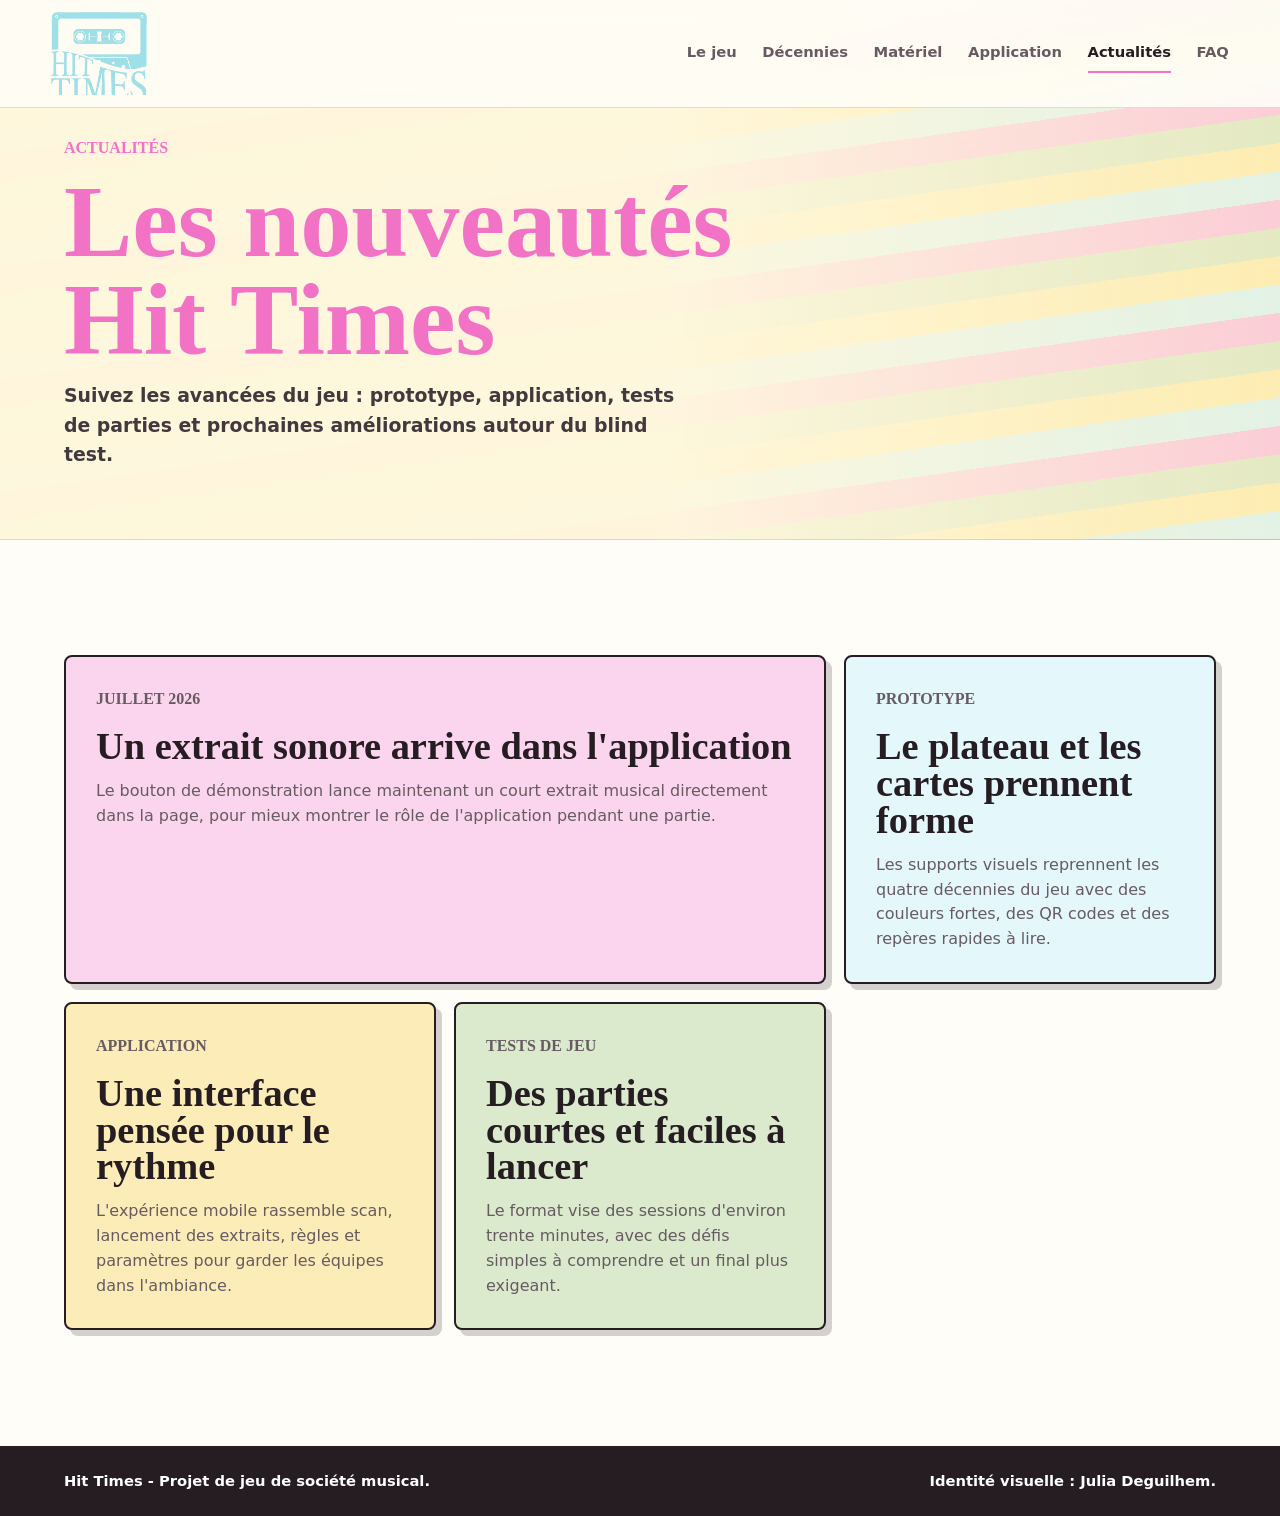
==== actualites.html @ 9825be52 "Add news and FAQ pages" ====
<!doctype html>
<html lang="fr">
  <head>
    <meta charset="utf-8">
    <meta name="viewport" content="width=device-width, initial-scale=1">
    <title>Actualités - Hit Times</title>
    <meta
      name="description"
      content="Actualités du projet Hit Times : application, matériel, tests de jeu et avancement du jeu de société musical."
    >
    <link rel="icon" type="image/png" href="assets/favicon.png">
    <link rel="stylesheet" href="styles.css?v=7">
  </head>
  <body>
    <header class="site-header" aria-label="Navigation principale">
      <a class="brand" href="index.html#accueil" aria-label="Hit Times accueil">
        <img src="assets/hit-times-logo.png" alt="Hit Times">
      </a>
      <nav>
        <a href="index.html#jeu">Le jeu</a>
        <a href="index.html#decennies">Décennies</a>
        <a href="index.html#materiel">Matériel</a>
        <a href="index.html#application">Application</a>
        <a href="actualites.html" class="is-active">Actualités</a>
        <a href="faq.html">FAQ</a>
      </nav>
    </header>

    <main>
      <section class="subpage-hero news-hero" aria-labelledby="news-title">
        <div>
          <p class="eyebrow">Actualités</p>
          <h1 id="news-title">Les nouveautés Hit Times</h1>
          <p>
            Suivez les avancées du jeu : prototype, application, tests de
            parties et prochaines améliorations autour du blind test.
          </p>
        </div>
      </section>

      <section class="section news-section" aria-label="Liste des actualités">
        <div class="news-grid">
          <article class="news-card featured">
            <p class="news-date">Juillet 2026</p>
            <h2>Un extrait sonore arrive dans l'application</h2>
            <p>
              Le bouton de démonstration lance maintenant un court extrait
              musical directement dans la page, pour mieux montrer le rôle de
              l'application pendant une partie.
            </p>
          </article>

          <article class="news-card">
            <p class="news-date">Prototype</p>
            <h2>Le plateau et les cartes prennent forme</h2>
            <p>
              Les supports visuels reprennent les quatre décennies du jeu avec
              des couleurs fortes, des QR codes et des repères rapides à lire.
            </p>
          </article>

          <article class="news-card">
            <p class="news-date">Application</p>
            <h2>Une interface pensée pour le rythme</h2>
            <p>
              L'expérience mobile rassemble scan, lancement des extraits,
              règles et paramètres pour garder les équipes dans l'ambiance.
            </p>
          </article>

          <article class="news-card">
            <p class="news-date">Tests de jeu</p>
            <h2>Des parties courtes et faciles à lancer</h2>
            <p>
              Le format vise des sessions d'environ trente minutes, avec des
              défis simples à comprendre et un final plus exigeant.
            </p>
          </article>
        </div>
      </section>
    </main>

    <footer class="site-footer">
      <p>Hit Times - Projet de jeu de société musical.</p>
      <p>Identité visuelle : Julia Deguilhem.</p>
    </footer>
  </body>
</html>
---- styles.css ----
:root {
  --cream: #fff8de;
  --paper: #fffdf8;
  --ink: #251d22;
  --muted: #665b61;
  --line: rgba(37, 29, 34, 0.14);
  --blue: #a6e4f1;
  --yellow: #f8d456;
  --green: #a9ca89;
  --pink: #f273c5;
  --orange: #f1913d;
  --shadow: 0 18px 50px rgba(42, 33, 37, 0.14);
  --pop-shadow: 7px 7px 0 rgba(37, 29, 34, 0.22);
  --serif: Georgia, "Times New Roman", Times, serif;
  --sans: Inter, ui-sans-serif, system-ui, -apple-system, BlinkMacSystemFont, "Segoe UI", sans-serif;
}

* {
  box-sizing: border-box;
}

html {
  scroll-behavior: smooth;
}

body {
  margin: 0;
  background: var(--paper);
  color: var(--ink);
  font-family: var(--sans);
  font-size: 16px;
  line-height: 1.55;
}

body.is-ready .hero-copy > * {
  animation: rise-in 650ms ease both;
}

body.is-ready .hero-copy > *:nth-child(2) {
  animation-delay: 80ms;
}

body.is-ready .hero-copy > *:nth-child(3) {
  animation-delay: 140ms;
}

body.is-ready .hero-copy > *:nth-child(4) {
  animation-delay: 200ms;
}

body.is-ready .hero-copy > *:nth-child(5) {
  animation-delay: 260ms;
}

img {
  display: block;
  max-width: 100%;
}

a {
  color: inherit;
  text-decoration: none;
}

.site-header {
  position: fixed;
  top: 0;
  left: 0;
  right: 0;
  z-index: 20;
  display: flex;
  align-items: center;
  justify-content: space-between;
  gap: 24px;
  min-height: 74px;
  padding: 12px clamp(18px, 4vw, 54px);
  background: rgba(255, 253, 248, 0.88);
  border-bottom: 1px solid var(--line);
  backdrop-filter: blur(14px);
}

.brand {
  display: inline-flex;
  align-items: center;
  width: 96px;
  min-width: 72px;
  transition: transform 180ms ease;
}

.brand img {
  width: 100%;
}

.brand:hover,
.brand:focus-visible {
  transform: rotate(-2deg) scale(1.05);
}

nav {
  display: flex;
  align-items: center;
  gap: clamp(12px, 2vw, 30px);
  color: var(--muted);
  font-size: 0.92rem;
  font-weight: 700;
}

nav a {
  border-bottom: 2px solid transparent;
  padding-block: 7px;
  transition: border-color 160ms ease, color 160ms ease, transform 160ms ease;
}

nav a:hover,
nav a:focus-visible,
nav a.is-active {
  border-color: var(--pink);
  color: var(--ink);
}

nav a:hover,
nav a:focus-visible {
  transform: translateY(-1px);
}

.hero {
  position: relative;
  display: grid;
  align-items: center;
  min-height: calc(100svh - 92px);
  overflow: hidden;
  padding: 104px clamp(22px, 5vw, 72px) 52px;
  background: var(--cream);
  border-bottom: 1px solid var(--line);
}

.hero::before {
  position: absolute;
  inset: 0 42% 0 0;
  z-index: 1;
  content: "";
  background: linear-gradient(90deg, var(--cream) 0 78%, rgba(255, 248, 222, 0));
  pointer-events: none;
}

.hero::after {
  position: absolute;
  right: -8vw;
  bottom: 46px;
  width: 64vw;
  height: 150px;
  content: "";
  background:
    linear-gradient(90deg, transparent 0 8%, var(--blue) 8% 14%, transparent 14% 20%, var(--yellow) 20% 26%, transparent 26% 32%, var(--green) 32% 38%, transparent 38% 100%);
  opacity: 0.55;
  transform: rotate(-8deg);
  animation: tape-lines 9s ease-in-out infinite;
}

.sound-orbit {
  position: absolute;
  right: clamp(20px, 9vw, 140px);
  top: clamp(105px, 18vh, 190px);
  z-index: 0;
  width: clamp(170px, 20vw, 290px);
  aspect-ratio: 1;
  pointer-events: none;
}

.sound-orbit span {
  position: absolute;
  inset: 0;
  border: 2px solid rgba(242, 115, 197, 0.32);
  border-radius: 50%;
  animation: sound-pulse 4.8s ease-out infinite;
}

.sound-orbit span:nth-child(2) {
  animation-delay: 1.2s;
}

.sound-orbit span:nth-child(3) {
  animation-delay: 2.4s;
}

.hero-copy {
  position: relative;
  z-index: 3;
  width: min(560px, 100%);
}

.eyebrow {
  margin: 0 0 12px;
  color: var(--pink);
  font-family: var(--serif);
  font-size: clamp(1rem, 1.1vw, 1.15rem);
  font-weight: 800;
  text-transform: uppercase;
}

h1,
h2,
h3,
p {
  margin-top: 0;
}

h1,
h2,
h3 {
  font-family: var(--serif);
  line-height: 0.96;
}

h1 {
  margin-bottom: 12px;
  color: var(--pink);
  font-size: clamp(4rem, 11vw, 8rem);
  font-weight: 900;
}

.tagline {
  margin-bottom: 18px;
  color: var(--green);
  font-family: var(--serif);
  font-size: clamp(1.5rem, 3vw, 2.5rem);
  font-weight: 900;
}

.hero-text {
  max-width: 520px;
  margin-bottom: 28px;
  color: #42383d;
  font-size: clamp(1rem, 1.6vw, 1.18rem);
}

.hero-actions {
  display: flex;
  flex-wrap: wrap;
  gap: 12px;
}

.button {
  display: inline-flex;
  align-items: center;
  justify-content: center;
  min-height: 46px;
  padding: 12px 18px;
  border: 2px solid var(--ink);
  border-radius: 8px;
  box-shadow: 4px 4px 0 var(--ink);
  font-weight: 900;
  line-height: 1.1;
  transition: transform 160ms ease, box-shadow 160ms ease, background 160ms ease, color 160ms ease;
}

.button:hover,
.button:focus-visible {
  box-shadow: 2px 2px 0 var(--ink);
  transform: translate(2px, 2px);
}

.button.primary {
  background: var(--pink);
  color: #fff;
}

.button.secondary {
  background: var(--paper);
}

.button.primary:hover,
.button.primary:focus-visible {
  background: var(--orange);
}

.equalizer {
  display: flex;
  align-items: end;
  gap: 6px;
  width: max-content;
  height: 34px;
  margin-top: 22px;
}

.equalizer span {
  width: 10px;
  height: 18px;
  border: 2px solid var(--ink);
  border-radius: 8px 8px 3px 3px;
  background: var(--blue);
  box-shadow: 2px 2px 0 rgba(37, 29, 34, 0.18);
  animation: equalize 900ms ease-in-out infinite alternate;
}

.equalizer span:nth-child(2) {
  height: 26px;
  background: var(--yellow);
  animation-delay: 120ms;
}

.equalizer span:nth-child(3) {
  height: 14px;
  background: var(--green);
  animation-delay: 240ms;
}

.equalizer span:nth-child(4) {
  height: 30px;
  background: var(--pink);
  animation-delay: 360ms;
}

.equalizer span:nth-child(5) {
  height: 21px;
  background: var(--orange);
  animation-delay: 480ms;
}

.hero-product {
  position: absolute;
  right: 0;
  top: 50%;
  z-index: 1;
  width: min(45vw, 640px);
  opacity: 1;
  pointer-events: none;
  transform: translateY(-47%);
  animation: float-product 6s ease-in-out infinite;
}

.quick-facts {
  position: relative;
  z-index: 3;
  display: grid;
  grid-template-columns: repeat(4, minmax(0, 1fr));
  gap: 10px;
  width: min(900px, calc(100% - clamp(44px, 10vw, 144px)));
  max-width: 900px;
  margin: -38px auto 0;
  padding: 0;
  list-style: none;
}

.quick-facts li {
  display: grid;
  gap: 0;
  min-height: 74px;
  padding: 10px 12px;
  border: 2px solid var(--ink);
  border-radius: 8px;
  background: var(--paper);
  box-shadow: 4px 4px 0 rgba(37, 29, 34, 0.22);
  transition: transform 180ms ease, box-shadow 180ms ease, background 180ms ease;
}

.quick-facts li:hover {
  background: var(--cream);
  box-shadow: var(--pop-shadow);
  transform: translateY(-5px);
}

.quick-facts strong {
  font-family: var(--serif);
  font-size: clamp(1.4rem, 4vw, 2.1rem);
  line-height: 1;
}

.quick-facts span {
  align-self: end;
  color: var(--muted);
  font-size: 0.82rem;
  font-weight: 800;
  text-transform: uppercase;
}

.intro-band {
  padding: clamp(34px, 6vw, 72px) clamp(22px, 6vw, 96px);
  background: var(--pink);
  color: #fff;
}

.intro-band p {
  max-width: 1050px;
  margin: 0 auto;
  font-family: var(--serif);
  font-size: clamp(2rem, 5vw, 5rem);
  font-weight: 900;
  line-height: 1;
}

.section {
  padding: clamp(66px, 9vw, 118px) clamp(22px, 5vw, 72px);
}

.section-copy {
  max-width: 720px;
}

.section-copy.centered {
  margin-inline: auto;
  text-align: center;
}

.section h2 {
  margin-bottom: 18px;
  font-size: clamp(2.7rem, 7vw, 6rem);
}

.section h3 {
  margin-bottom: 10px;
  font-size: clamp(1.4rem, 2.4vw, 2rem);
}

.section p {
  color: var(--muted);
}

.gameplay {
  background: var(--paper);
}

.steps {
  display: grid;
  grid-template-columns: repeat(4, minmax(0, 1fr));
  gap: 16px;
  margin-top: 42px;
}

.steps article {
  min-height: 230px;
  padding: 20px;
  border: 2px solid var(--ink);
  border-radius: 8px;
  background: var(--cream);
  box-shadow: 6px 6px 0 rgba(37, 29, 34, 0.2);
  transition: transform 180ms ease, box-shadow 180ms ease;
}

.steps article:hover {
  box-shadow: 10px 10px 0 rgba(37, 29, 34, 0.2);
  transform: translateY(-8px) rotate(-0.5deg);
}

.steps article:nth-child(1) {
  background: color-mix(in srgb, var(--blue) 38%, white);
}

.steps article:nth-child(2) {
  background: color-mix(in srgb, var(--yellow) 46%, white);
}

.steps article:nth-child(3) {
  background: color-mix(in srgb, var(--green) 48%, white);
}

.steps article:nth-child(4) {
  background: color-mix(in srgb, var(--pink) 36%, white);
}

.steps span {
  display: block;
  margin-bottom: 38px;
  font-family: var(--serif);
  font-size: 2.2rem;
  font-weight: 900;
}

.steps p {
  margin-bottom: 0;
}

.decades {
  background: #fbf0f7;
  border-block: 1px solid var(--line);
}

.decades-heading {
  display: grid;
  grid-template-columns: minmax(0, 1fr) minmax(280px, 520px);
  gap: clamp(24px, 6vw, 88px);
  align-items: end;
  margin-bottom: 34px;
}

.decades-heading p:last-child {
  margin-bottom: 8px;
}

.decade-controls {
  display: grid;
  grid-template-columns: repeat(4, minmax(0, 1fr));
  gap: 10px;
  margin-bottom: 18px;
}

.decade-tab {
  min-height: 48px;
  border: 2px solid var(--ink);
  border-radius: 8px;
  background: var(--paper);
  color: var(--ink);
  font: 900 0.88rem / 1 var(--sans);
  cursor: pointer;
  transition: background 180ms ease, border-color 180ms ease, color 180ms ease, transform 180ms ease, box-shadow 180ms ease;
}

.decade-tab:hover,
.decade-tab:focus-visible {
  box-shadow: 3px 3px 0 rgba(37, 29, 34, 0.18);
  transform: translateY(-2px);
}

.decade-tab[data-decade="1980"] {
  border-color: #6eb9c9;
}

.decade-tab[data-decade="1990"] {
  border-color: #d8ad0d;
}

.decade-tab[data-decade="2000"] {
  border-color: #78a858;
}

.decade-tab[data-decade="2010"] {
  border-color: #cb4d9d;
}

.decade-tab.is-active {
  background: var(--ink);
  color: #fff;
  box-shadow: 4px 4px 0 rgba(37, 29, 34, 0.24);
}

.decade-stage {
  display: grid;
  grid-template-columns: minmax(280px, 0.78fr) minmax(360px, 1.22fr);
  gap: clamp(22px, 4vw, 52px);
  align-items: stretch;
}

.decade-card {
  display: flex;
  flex-direction: column;
  justify-content: space-between;
  min-height: 430px;
  padding: clamp(22px, 4vw, 38px);
  border: 2px solid var(--ink);
  border-radius: 8px;
  background: var(--blue);
  box-shadow: 8px 8px 0 rgba(37, 29, 34, 0.22);
  transition: background 240ms ease, color 240ms ease, transform 220ms ease;
}

.decade-card.is-switching {
  animation: card-switch 280ms ease;
}

.decade-stage[data-current="1990"] .decade-card {
  background: var(--yellow);
}

.decade-stage[data-current="2000"] .decade-card {
  background: var(--green);
}

.decade-stage[data-current="2010"] .decade-card {
  background: var(--pink);
  color: #fff;
}

.decade-card p,
.decade-card dd {
  color: inherit;
}

.decade-year {
  margin-bottom: 20px;
  font-family: var(--serif);
  font-size: 1.25rem;
  font-weight: 900;
  text-transform: uppercase;
}

.decade-card h3 {
  font-size: clamp(2.4rem, 5vw, 4.7rem);
}

.decade-card dl {
  display: grid;
  gap: 12px;
  margin: 24px 0 0;
}

.decade-card div {
  padding-top: 14px;
  border-top: 1px solid rgba(37, 29, 34, 0.28);
}

.decade-card dt {
  font-size: 0.75rem;
  font-weight: 900;
  text-transform: uppercase;
}

.decade-card dd {
  margin: 4px 0 0;
  font-weight: 800;
}

.decade-stage img {
  width: 100%;
  height: 100%;
  min-height: 430px;
  object-fit: cover;
  border: 2px solid var(--ink);
  border-radius: 8px;
  box-shadow: var(--shadow);
  transition: transform 240ms ease, box-shadow 240ms ease;
}

.decade-stage img:hover {
  box-shadow: 0 22px 58px rgba(42, 33, 37, 0.2);
  transform: rotate(0.8deg) scale(1.01);
}

.material {
  background: var(--paper);
}

.gallery {
  display: grid;
  grid-template-columns: repeat(2, minmax(0, 1fr));
  gap: 18px;
  margin-top: 44px;
}

.gallery-item {
  margin: 0;
  border: 2px solid var(--ink);
  border-radius: 8px;
  overflow: hidden;
  background: #fff;
  box-shadow: 6px 6px 0 rgba(37, 29, 34, 0.16);
  transition: transform 220ms ease, box-shadow 220ms ease;
}

.gallery-item:hover {
  box-shadow: 10px 10px 0 rgba(37, 29, 34, 0.18);
  transform: translateY(-7px);
}

.gallery-item.wide {
  grid-column: 1 / -1;
}

.gallery-item img {
  width: 100%;
  aspect-ratio: 16 / 9;
  object-fit: cover;
  transition: transform 420ms ease;
}

.gallery-item:hover img {
  transform: scale(1.035);
}

.gallery-item figcaption {
  min-height: 68px;
  padding: 14px 16px 16px;
  color: var(--muted);
  font-size: 0.95rem;
  font-weight: 700;
}

.rules {
  display: grid;
  grid-template-columns: minmax(280px, 0.9fr) minmax(320px, 1.1fr);
  gap: clamp(28px, 5vw, 72px);
  align-items: center;
  background: var(--green);
}

.rules-copy {
  max-width: 650px;
}

.rules-copy .eyebrow,
.rules-copy p {
  color: #fff;
}

.rules-copy h2 {
  color: #fff;
}

.score-list {
  display: grid;
  grid-template-columns: repeat(2, minmax(0, 1fr));
  gap: 14px;
}

.score-list article {
  display: grid;
  align-content: space-between;
  min-height: 160px;
  padding: 18px;
  border: 2px solid var(--ink);
  border-radius: 8px;
  background: var(--paper);
  box-shadow: 5px 5px 0 rgba(37, 29, 34, 0.22);
  transition: transform 180ms ease, box-shadow 180ms ease;
}

.score-list article:hover {
  box-shadow: var(--pop-shadow);
  transform: translateY(-5px);
}

.score-list strong {
  color: var(--pink);
  font-family: var(--serif);
  font-size: clamp(3rem, 7vw, 5.6rem);
  line-height: 0.86;
}

.score-list span {
  color: var(--muted);
  font-weight: 900;
}

.app-section {
  display: grid;
  grid-template-columns: minmax(300px, 0.8fr) minmax(360px, 1fr);
  gap: clamp(28px, 6vw, 88px);
  align-items: center;
  overflow: hidden;
  background: var(--cream);
}

.app-copy {
  max-width: 520px;
}

.app-copy h2 {
  max-width: 500px;
  font-size: clamp(2rem, 3.7vw, 3.45rem);
  line-height: 1.02;
}

.app-section img {
  width: 100%;
  justify-self: end;
  border: 2px solid var(--ink);
  border-radius: 8px;
  box-shadow: var(--shadow);
  transition: transform 260ms ease, box-shadow 260ms ease;
}

.app-section img:hover {
  box-shadow: 0 24px 60px rgba(42, 33, 37, 0.2);
  transform: translateY(-6px);
}

.app-actions {
  display: flex;
  flex-wrap: wrap;
  gap: 12px;
}

.demo-player {
  display: grid;
  gap: 9px;
  max-width: 430px;
  margin-top: 18px;
  padding: 14px;
  border: 2px solid var(--ink);
  border-radius: 8px;
  background: var(--paper);
  box-shadow: 4px 4px 0 rgba(37, 29, 34, 0.18);
}

.demo-label {
  width: max-content;
  padding: 5px 10px;
  border-radius: 999px;
  background: var(--yellow);
  font-family: var(--serif);
  font-size: 0.88rem;
  font-weight: 900;
}

.demo-track {
  height: 11px;
  overflow: hidden;
  border: 2px solid var(--ink);
  border-radius: 999px;
  background: color-mix(in srgb, var(--blue) 28%, white);
}

.demo-track span {
  display: block;
  width: 0%;
  height: 100%;
  background: linear-gradient(90deg, var(--pink), var(--orange));
}

.demo-player.is-playing .demo-track span {
  animation: scan-track 3.2s linear both;
}

.demo-status {
  font-size: 0.95rem;
}

.subpage-hero {
  display: grid;
  align-items: end;
  min-height: 460px;
  padding: 136px clamp(22px, 5vw, 72px) 70px;
  border-bottom: 1px solid var(--line);
  background:
    linear-gradient(90deg, rgba(255, 248, 222, 0.96) 0 54%, rgba(255, 248, 222, 0.62)),
    var(--cream);
}

.subpage-hero > div {
  max-width: 780px;
}

.subpage-hero h1 {
  max-width: 760px;
  font-size: clamp(3.4rem, 8vw, 7.1rem);
}

.subpage-hero p:last-child {
  max-width: 620px;
  margin-bottom: 0;
  color: #42383d;
  font-size: clamp(1rem, 1.5vw, 1.18rem);
  font-weight: 700;
}

.news-hero {
  background:
    linear-gradient(90deg, rgba(255, 248, 222, 0.98) 0 52%, rgba(255, 248, 222, 0.68)),
    repeating-linear-gradient(-8deg, var(--blue) 0 28px, var(--yellow) 28px 56px, var(--green) 56px 84px, var(--pink) 84px 112px);
}

.faq-hero {
  background:
    linear-gradient(90deg, rgba(255, 248, 222, 0.98) 0 52%, rgba(255, 248, 222, 0.68)),
    repeating-linear-gradient(8deg, var(--green) 0 30px, var(--blue) 30px 60px, var(--orange) 60px 90px, var(--yellow) 90px 120px);
}

.news-section,
.faq-section {
  background: var(--paper);
}

.news-grid {
  display: grid;
  grid-template-columns: repeat(3, minmax(0, 1fr));
  gap: 18px;
}

.news-card {
  display: grid;
  align-content: start;
  min-height: 260px;
  padding: clamp(20px, 3vw, 30px);
  border: 2px solid var(--ink);
  border-radius: 8px;
  background: color-mix(in srgb, var(--blue) 30%, white);
  box-shadow: 6px 6px 0 rgba(37, 29, 34, 0.2);
  transition: transform 180ms ease, box-shadow 180ms ease;
}

.news-card:hover {
  box-shadow: var(--pop-shadow);
  transform: translateY(-6px);
}

.news-card.featured {
  grid-column: span 2;
  background: color-mix(in srgb, var(--pink) 30%, white);
}

.news-card:nth-child(3) {
  background: color-mix(in srgb, var(--yellow) 42%, white);
}

.news-card:nth-child(4) {
  background: color-mix(in srgb, var(--green) 42%, white);
}

.news-date {
  margin-bottom: 16px;
  color: var(--ink);
  font-family: var(--serif);
  font-weight: 900;
  text-transform: uppercase;
}

.news-card h2 {
  margin-bottom: 14px;
  font-size: clamp(1.8rem, 3vw, 3rem);
}

.news-card p:last-child {
  margin-bottom: 0;
}

.faq-list {
  display: grid;
  gap: 14px;
  max-width: 940px;
  margin-inline: auto;
}

.faq-list details {
  border: 2px solid var(--ink);
  border-radius: 8px;
  background: var(--cream);
  box-shadow: 5px 5px 0 rgba(37, 29, 34, 0.18);
}

.faq-list details:nth-child(2n) {
  background: color-mix(in srgb, var(--blue) 28%, white);
}

.faq-list details:nth-child(3n) {
  background: color-mix(in srgb, var(--yellow) 34%, white);
}

.faq-list summary {
  cursor: pointer;
  padding: 20px clamp(18px, 3vw, 28px);
  font-family: var(--serif);
  font-size: clamp(1.25rem, 2vw, 1.8rem);
  font-weight: 900;
}

.faq-list summary::marker {
  color: var(--pink);
}

.faq-list p {
  margin: 0;
  padding: 0 clamp(18px, 3vw, 28px) 22px;
}

.site-footer {
  display: flex;
  flex-wrap: wrap;
  justify-content: space-between;
  gap: 12px;
  padding: 24px clamp(22px, 5vw, 72px);
  background: var(--ink);
  color: #fff;
}

.site-footer p {
  margin: 0;
  color: inherit;
  font-size: 0.92rem;
  font-weight: 700;
}

.reveal {
  opacity: 0;
  transform: translateY(22px);
  transition: opacity 600ms ease, transform 600ms ease;
}

.reveal.is-visible {
  opacity: 1;
  transform: translateY(0);
}

@keyframes rise-in {
  from {
    opacity: 0;
    transform: translateY(18px);
  }

  to {
    opacity: 1;
    transform: translateY(0);
  }
}

@keyframes float-product {
  0%,
  100% {
    transform: translateY(-47%) rotate(0deg);
  }

  50% {
    transform: translateY(-51%) rotate(0.7deg);
  }
}

@keyframes tape-lines {
  0%,
  100% {
    transform: translateX(0) rotate(-8deg);
  }

  50% {
    transform: translateX(-18px) rotate(-8deg);
  }
}

@keyframes sound-pulse {
  0% {
    opacity: 0.46;
    transform: scale(0.34);
  }

  80%,
  100% {
    opacity: 0;
    transform: scale(1);
  }
}

@keyframes equalize {
  from {
    transform: scaleY(0.62);
  }

  to {
    transform: scaleY(1);
  }
}

@keyframes card-switch {
  0% {
    transform: translateY(0) rotate(0);
  }

  45% {
    transform: translateY(-8px) rotate(-1deg);
  }

  100% {
    transform: translateY(0) rotate(0);
  }
}

@keyframes scan-track {
  from {
    width: 0%;
  }

  to {
    width: 100%;
  }
}

@media (max-width: 900px) {
  .site-header {
    align-items: flex-start;
    min-height: auto;
  }

  nav {
    flex-wrap: wrap;
    justify-content: flex-end;
    max-width: 460px;
    row-gap: 2px;
  }

  .hero {
    min-height: auto;
    padding-top: 132px;
    padding-bottom: 245px;
  }

  .hero::before {
    inset: 0;
    background: linear-gradient(180deg, var(--cream) 0 56%, rgba(255, 248, 222, 0));
  }

  .hero::after {
    width: 110vw;
    right: -34vw;
    bottom: 86px;
  }

  .sound-orbit {
    right: -42px;
    top: 140px;
  }

  .hero-product {
    top: auto;
    right: 50%;
    bottom: 40px;
    width: min(92vw, 620px);
    transform: translateX(50%);
    animation: float-product-mobile 6s ease-in-out infinite;
  }

  .quick-facts {
    grid-template-columns: repeat(4, minmax(0, 1fr));
    max-width: none;
  }

  .steps,
  .decades-heading,
  .decade-stage,
  .rules,
  .app-section,
  .news-grid {
    grid-template-columns: 1fr;
  }

  .news-card.featured {
    grid-column: auto;
  }

  .steps {
    grid-template-columns: repeat(2, minmax(0, 1fr));
  }

  .decade-stage img,
  .decade-card {
    min-height: 340px;
  }
}

@media (max-width: 650px) {
  body {
    font-size: 15px;
  }

  .site-header {
    position: static;
    display: grid;
    gap: 8px;
    padding: 12px 18px;
  }

  .brand {
    width: 82px;
  }

  nav {
    justify-content: flex-start;
    max-width: none;
    gap: 8px 16px;
    font-size: 0.86rem;
  }

  .hero {
    padding-top: 48px;
    padding-inline: 18px;
    padding-bottom: 220px;
  }

  .subpage-hero {
    min-height: auto;
    padding: 54px 18px 48px;
  }

  .hero-product {
    bottom: 18px;
    width: min(96vw, 400px);
  }

  .sound-orbit {
    display: none;
  }

  .hero-actions {
    display: grid;
  }

  .button {
    width: 100%;
  }

  .quick-facts {
    grid-template-columns: repeat(2, minmax(0, 1fr));
    width: calc(100% - 36px);
  }

  .intro-band,
  .section {
    padding-inline: 18px;
  }

  .steps,
  .decade-controls,
  .gallery,
  .score-list {
    grid-template-columns: 1fr;
  }

  .app-actions {
    display: grid;
  }

  .steps article {
    min-height: 190px;
  }

  .gallery-item.wide {
    grid-column: auto;
  }

  .gallery-item img {
    aspect-ratio: 4 / 3;
  }

  .site-footer {
    display: grid;
    padding-inline: 18px;
  }
}

@keyframes float-product-mobile {
  0%,
  100% {
    transform: translateX(50%) translateY(0) rotate(0);
  }

  50% {
    transform: translateX(50%) translateY(-8px) rotate(0.6deg);
  }
}

@media (prefers-reduced-motion: reduce) {
  *,
  *::before,
  *::after {
    animation-duration: 1ms !important;
    animation-iteration-count: 1 !important;
    scroll-behavior: auto !important;
    transition-duration: 1ms !important;
  }

  .reveal {
    opacity: 1;
    transform: none;
  }
}
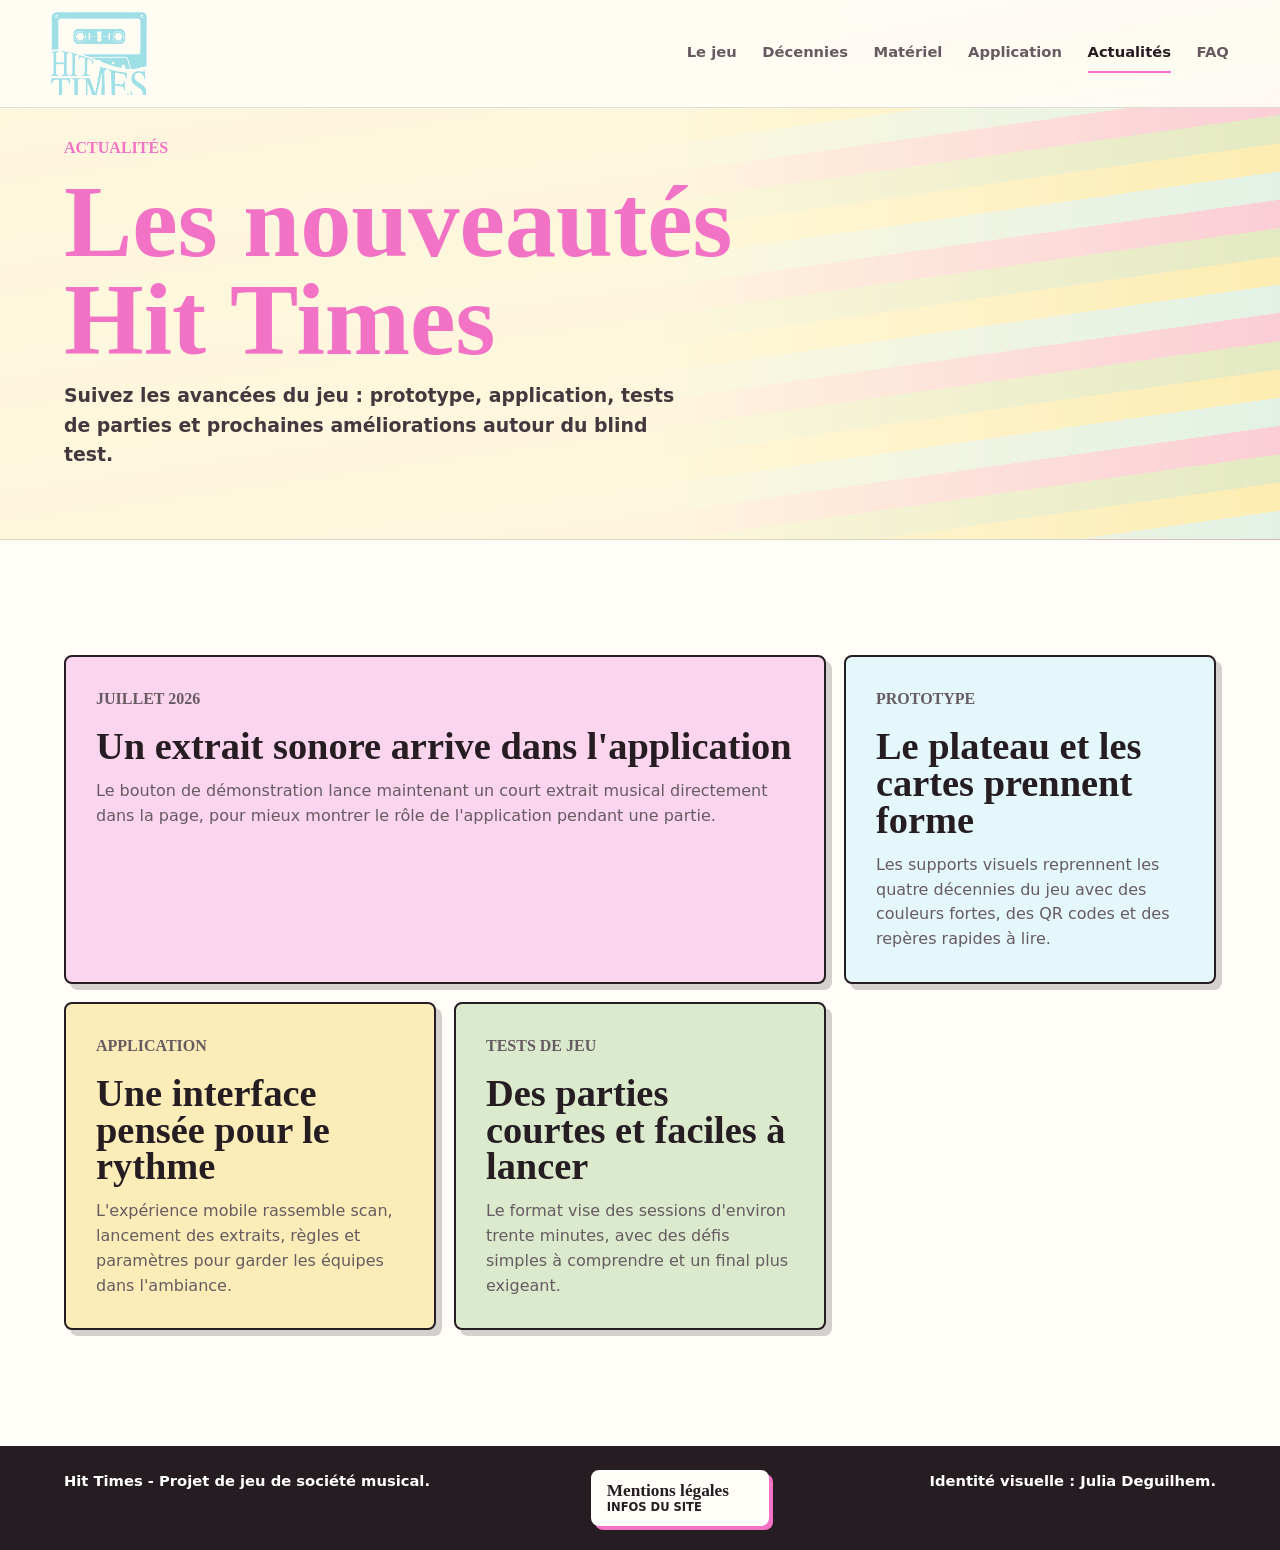
==== commit 3600e4ab: "Add legal notice page" ====
--- a/actualites.html
+++ b/actualites.html
@@ -9,7 +9,7 @@
       content="Actualités du projet Hit Times : application, matériel, tests de jeu et avancement du jeu de société musical."
     >
     <link rel="icon" type="image/png" href="assets/favicon.png">
-    <link rel="stylesheet" href="styles.css?v=7">
+    <link rel="stylesheet" href="styles.css?v=10">
   </head>
   <body>
     <header class="site-header" aria-label="Navigation principale">
@@ -82,6 +82,10 @@
 
     <footer class="site-footer">
       <p>Hit Times - Projet de jeu de société musical.</p>
+      <a class="legal-card" href="mentions-legales.html">
+        <span>Mentions légales</span>
+        <strong>Infos du site</strong>
+      </a>
       <p>Identité visuelle : Julia Deguilhem.</p>
     </footer>
   </body>
--- a/styles.css
+++ b/styles.css
@@ -98,7 +98,9 @@
 
 nav {
   display: flex;
+  flex-wrap: wrap;
   align-items: center;
+  justify-content: flex-end;
   gap: clamp(12px, 2vw, 30px);
   color: var(--muted);
   font-size: 0.92rem;
@@ -854,18 +856,27 @@
     repeating-linear-gradient(8deg, var(--green) 0 30px, var(--blue) 30px 60px, var(--orange) 60px 90px, var(--yellow) 90px 120px);
 }
 
+.legal-hero {
+  background:
+    linear-gradient(90deg, rgba(255, 248, 222, 0.98) 0 52%, rgba(255, 248, 222, 0.68)),
+    repeating-linear-gradient(-12deg, var(--orange) 0 28px, var(--pink) 28px 56px, var(--blue) 56px 84px, var(--green) 84px 112px);
+}
+
 .news-section,
-.faq-section {
+.faq-section,
+.legal-section {
   background: var(--paper);
 }
 
-.news-grid {
+.news-grid,
+.legal-grid {
   display: grid;
   grid-template-columns: repeat(3, minmax(0, 1fr));
   gap: 18px;
 }
 
-.news-card {
+.news-card,
+.legal-info-card {
   display: grid;
   align-content: start;
   min-height: 260px;
@@ -877,22 +888,34 @@
   transition: transform 180ms ease, box-shadow 180ms ease;
 }
 
-.news-card:hover {
+.news-card:hover,
+.legal-info-card:hover {
   box-shadow: var(--pop-shadow);
   transform: translateY(-6px);
 }
 
-.news-card.featured {
+.news-card.featured,
+.legal-info-card.featured {
   grid-column: span 2;
   background: color-mix(in srgb, var(--pink) 30%, white);
 }
 
-.news-card:nth-child(3) {
+.news-card:nth-child(3),
+.legal-info-card:nth-child(3) {
   background: color-mix(in srgb, var(--yellow) 42%, white);
 }
 
-.news-card:nth-child(4) {
+.news-card:nth-child(4),
+.legal-info-card:nth-child(4) {
   background: color-mix(in srgb, var(--green) 42%, white);
+}
+
+.legal-info-card:nth-child(5) {
+  background: color-mix(in srgb, var(--orange) 28%, white);
+}
+
+.legal-info-card:nth-child(6) {
+  background: color-mix(in srgb, var(--blue) 34%, white);
 }
 
 .news-date {
@@ -903,12 +926,14 @@
   text-transform: uppercase;
 }
 
-.news-card h2 {
+.news-card h2,
+.legal-info-card h2 {
   margin-bottom: 14px;
   font-size: clamp(1.8rem, 3vw, 3rem);
 }
 
-.news-card p:last-child {
+.news-card p:last-child,
+.legal-info-card p:last-child {
   margin-bottom: 0;
 }
 
@@ -968,6 +993,40 @@
   font-weight: 700;
 }
 
+.legal-card {
+  display: grid;
+  gap: 2px;
+  min-width: 178px;
+  padding: 10px 14px;
+  border: 2px solid #fff;
+  border-radius: 8px;
+  background: var(--paper);
+  color: var(--ink);
+  box-shadow: 4px 4px 0 var(--pink);
+  transition: transform 160ms ease, box-shadow 160ms ease, background 160ms ease;
+}
+
+.legal-card:hover,
+.legal-card:focus-visible,
+.legal-card.is-active {
+  background: var(--yellow);
+  box-shadow: 2px 2px 0 var(--pink);
+  transform: translate(2px, 2px);
+}
+
+.legal-card span {
+  font-family: var(--serif);
+  font-size: 1.08rem;
+  font-weight: 900;
+  line-height: 1;
+}
+
+.legal-card strong {
+  font-size: 0.72rem;
+  line-height: 1.1;
+  text-transform: uppercase;
+}
+
 .reveal {
   opacity: 0;
   transform: translateY(22px);
@@ -1069,7 +1128,7 @@
   nav {
     flex-wrap: wrap;
     justify-content: flex-end;
-    max-width: 460px;
+    max-width: 620px;
     row-gap: 2px;
   }
 
@@ -1114,11 +1173,13 @@
   .decade-stage,
   .rules,
   .app-section,
-  .news-grid {
+  .news-grid,
+  .legal-grid {
     grid-template-columns: 1fr;
   }
 
-  .news-card.featured {
+  .news-card.featured,
+  .legal-info-card.featured {
     grid-column: auto;
   }
 
